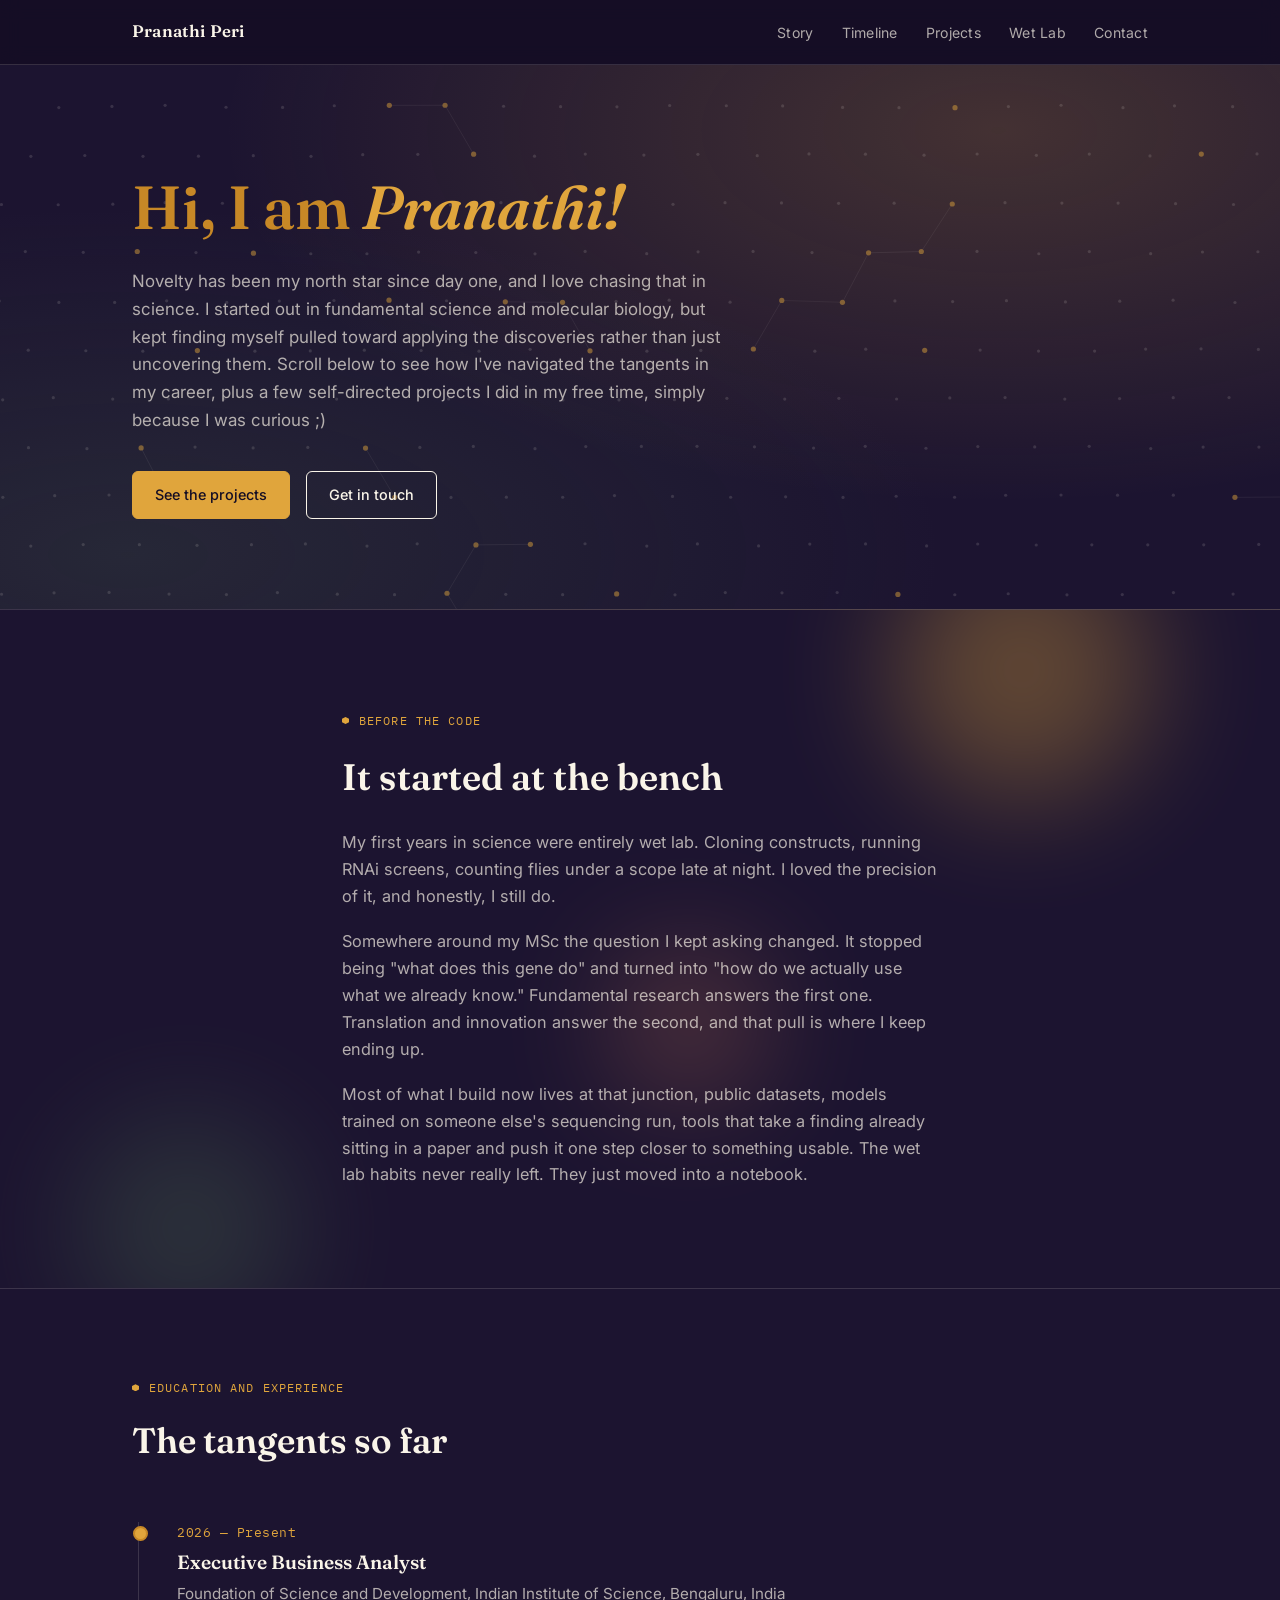
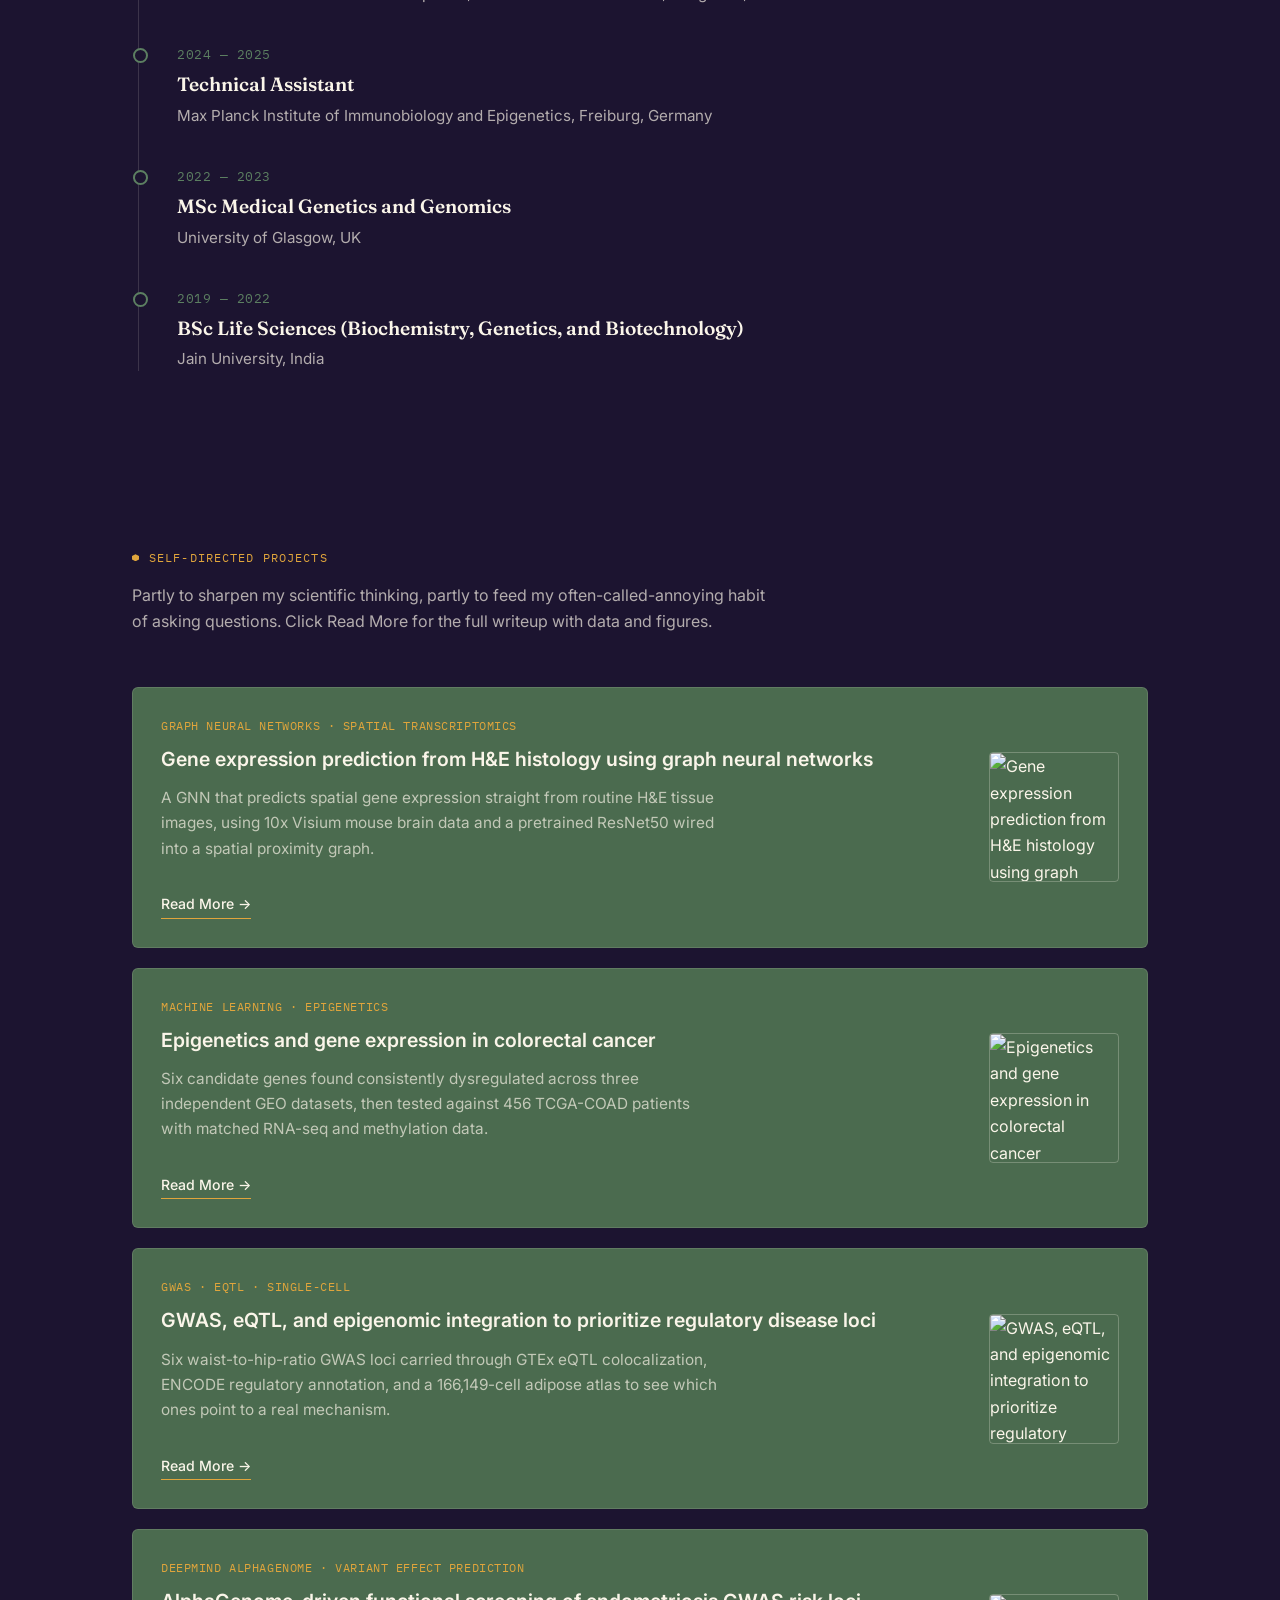
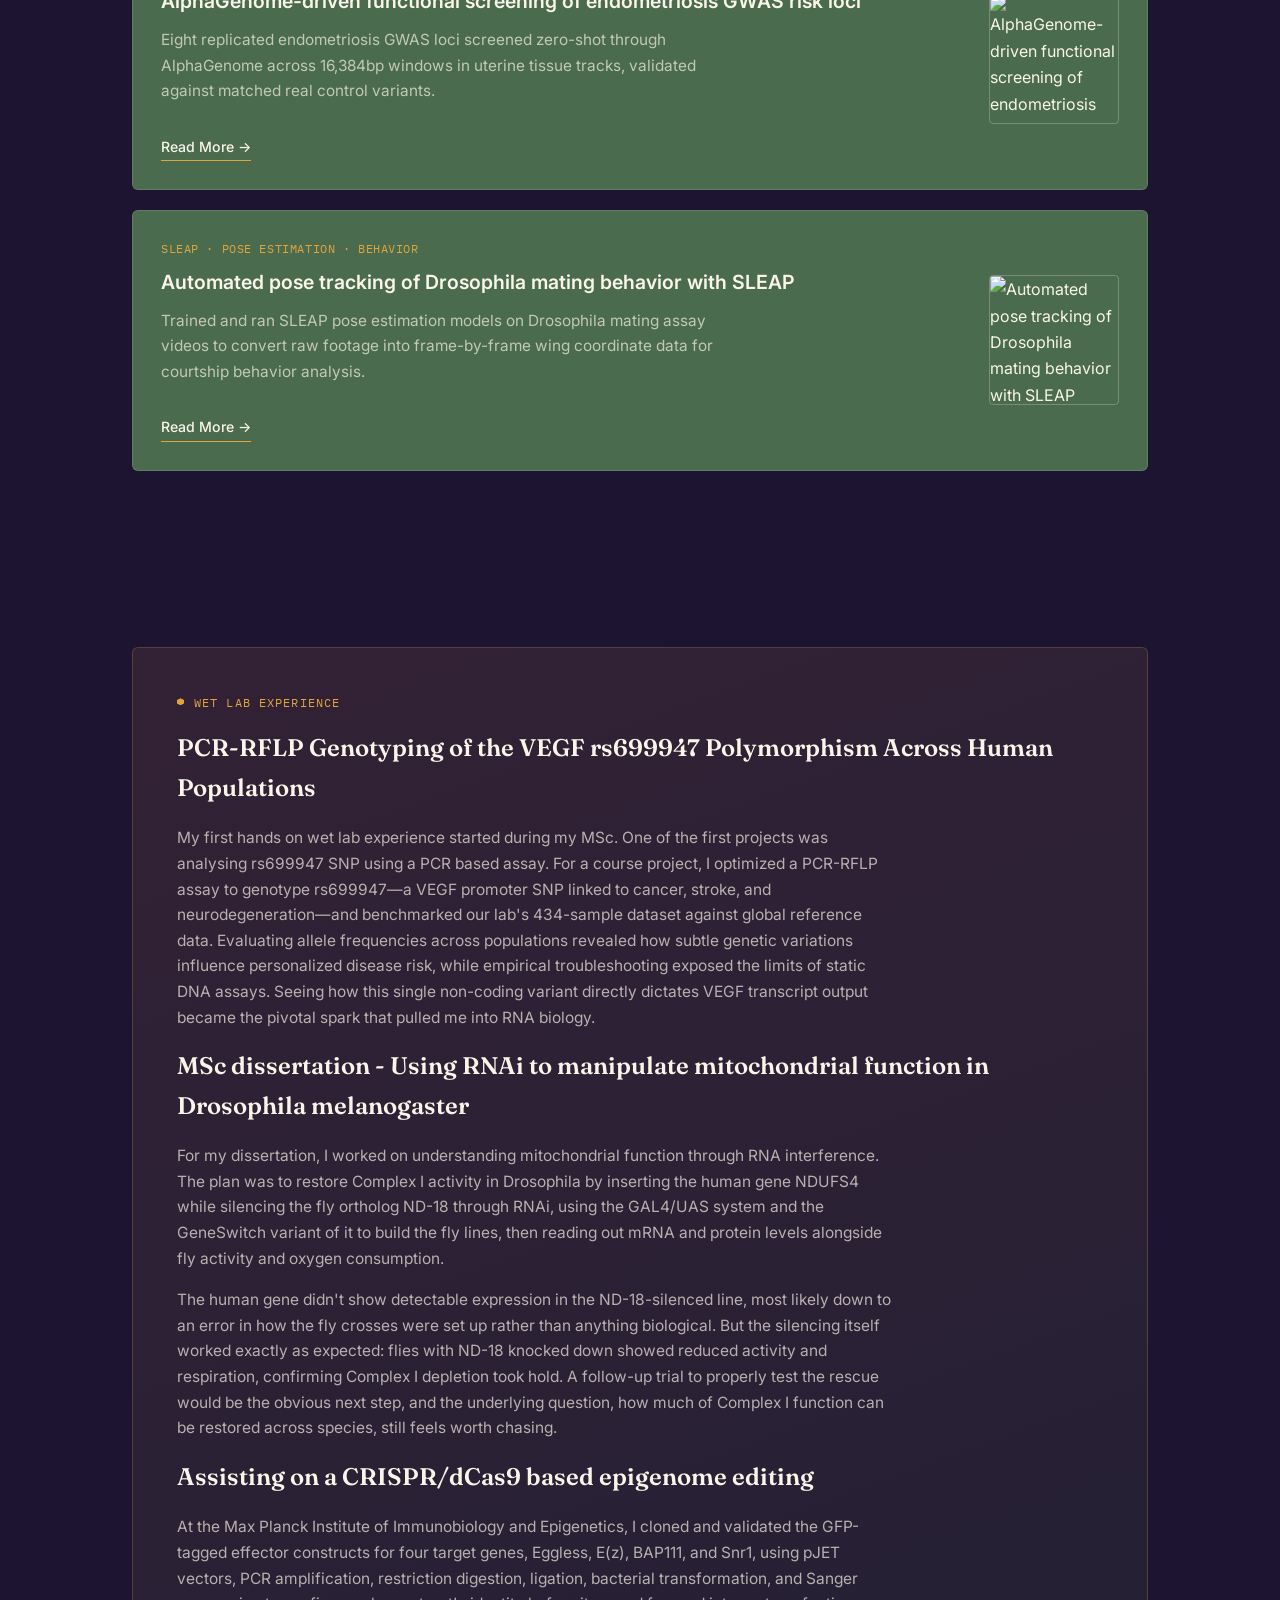
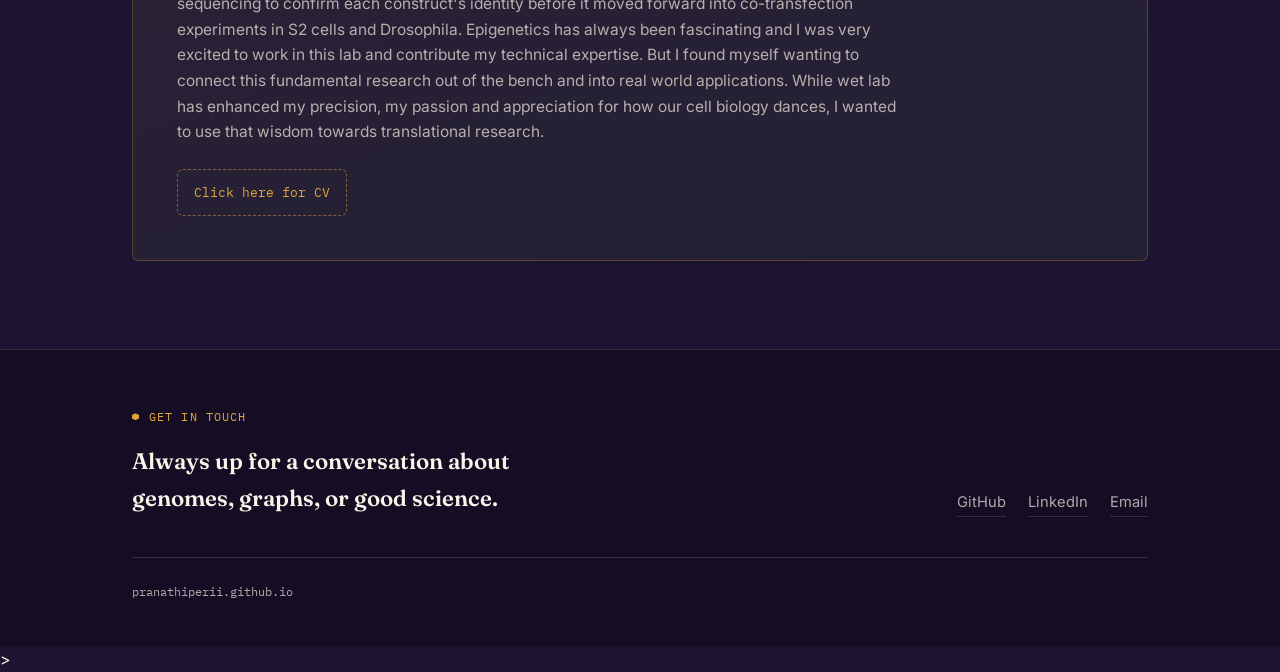
==== index.html @ 19002d99 "Add files via upload" ====
<!DOCTYPE html>
<html lang="en">

<head>
  <meta charset="UTF-8">
  <meta name="viewport" content="width=device-width, initial-scale=1.0">
  <title>Pranathi Peri</title>
  <meta name="description"
    content="Pranathi Peri — functional genomics, computational biology, and a few self-directed detours.">
  <link rel="preconnect" href="https://fonts.googleapis.com">
  <link rel="preconnect" href="https://fonts.gstatic.com" crossorigin>
  <link
    href="https://fonts.googleapis.com/css2?family=Fraunces:ital,opsz,wght@0,9..144,300;0,9..144,450;0,9..144,600;0,9..144,700;1,9..144,450;1,9..144,600&family=Inter:wght@400;500;600&family=IBM+Plex+Mono:wght@400;500&display=swap"
    rel="stylesheet">
  <link rel="stylesheet" href="style.css">
</head>

<body>
  <nav>
    <div class="nav-inner">
      <a href="index.html" class="nav-name">Pranathi Peri</a>
      <button class="nav-toggle" id="navToggle" aria-label="Toggle menu" aria-expanded="false">
        <span></span><span></span><span></span>
      </button>
      <ul class="nav-links" id="navLinks">
        <li><a href="#origin">Story</a></li>
        <li><a href="#timeline">Timeline</a></li>
        <li><a href="#work">Projects</a></li>
        <li><a href="#wetlab">Wet Lab</a></li>
        <li><a href="#contact">Contact</a></li>
      </ul>
    </div>
  </nav>

  <header class="hero">
    <canvas id="lattice"></canvas>
    <div class="wrap hero-inner">
      <h1>Hi, I am <em>Pranathi!</em></h1>
      <p class="lede">Novelty has been my north star since day one, and I love chasing that in science. I started out in
        fundamental science and molecular biology, but kept finding myself pulled toward applying the discoveries rather
        than just uncovering them. Scroll below to see how I've navigated the tangents in my career, plus a few
        self-directed projects I did in my free time, simply because I was curious ;)</p>
      <div class="cta-row">
        <a href="#work" class="btn btn-primary">See the projects</a>
        <a href="#contact" class="btn btn-ghost">Get in touch</a>
      </div>
    </div>
  </header>

  <section id="origin" class="origin">
    <div class="blob blob-gold"></div>
    <div class="blob blob-moss"></div>
    <div class="blob blob-terracotta"></div>
    <div class="wrap origin-inner">
      <div class="eyebrow">before the code</div>
      <h2>It started at the bench</h2>
      <p>My first years in science were entirely wet lab. Cloning constructs, running RNAi screens, counting flies under
        a scope late at night. I loved the precision of it, and honestly, I still do.</p>
      <p>Somewhere around my MSc the question I kept asking changed. It stopped being "what does this gene do" and
        turned into "how do we actually use what we already know." Fundamental research answers the first one.
        Translation and innovation answer the second, and that pull is where I keep ending up.</p>
      <p>Most of what I build now lives at that junction, public datasets, models trained on someone else's sequencing
        run, tools that take a finding already sitting in a paper and push it one step closer to something usable. The
        wet lab habits never really left. They just moved into a notebook.</p>
    </div>
  </section>

  <section id="timeline">
    <div class="wrap">
      <div class="section-head">
        <div class="eyebrow">education and experience</div>
        <h2>The tangents so far</h2>
      </div>
      <div class="timeline">
        <div class="t-item current">
          <div class="t-year">2026 — Present</div>
          <div class="t-role">Executive Business Analyst</div>
          <div class="t-org">Foundation of Science and Development, Indian Institute of Science, Bengaluru, India</div>
        </div>
        <div class="t-item">
          <div class="t-year">2024 — 2025</div>
          <div class="t-role">Technical Assistant</div>
          <div class="t-org">Max Planck Institute of Immunobiology and Epigenetics, Freiburg, Germany</div>
        </div>
        <div class="t-item">
          <div class="t-year">2022 — 2023</div>
          <div class="t-role">MSc Medical Genetics and Genomics</div>
          <div class="t-org">University of Glasgow, UK</div>
        </div>
        <div class="t-item">
          <div class="t-year">2019 — 2022</div>
          <div class="t-role">BSc Life Sciences (Biochemistry, Genetics, and Biotechnology)</div>
          <div class="t-org">Jain University, India</div>
        </div>
      </div>
    </div>
  </section>

  <section id="work">
    <div class="wrap">
      <div class="section-head">
        <div class="eyebrow">self-directed projects</div>
        <p>Partly to sharpen my scientific thinking, partly to feed my often-called-annoying habit of asking questions.
          Click Read More for the full writeup with data and figures.</p>
      </div>

      <div class="projects" id="projects"></div>
    </div>
  </section>

  <section id="wetlab">
    <div class="wrap">
      <div class="wetlab">
        <div class="eyebrow"> Wet Lab Experience</div>
  

        <h3> PCR-RFLP Genotyping of the VEGF rs699947 Polymorphism Across Human Populations </h3>
          <p>My first hands on wet lab experience started during my MSc. One of the first projects was analysing
            rs699947 SNP using a PCR based assay. For a course project, I optimized a PCR-RFLP assay to genotype
            rs699947—a VEGF promoter SNP linked to cancer, stroke, and neurodegeneration—and benchmarked our lab's
            434-sample dataset against global reference data.

            Evaluating allele frequencies across populations revealed how subtle genetic variations influence
            personalized disease risk, while empirical troubleshooting exposed the limits of static DNA assays.

            Seeing how this single non-coding variant directly dictates VEGF transcript output became the pivotal spark
            that pulled me into RNA biology.</p>

        <h3> MSc dissertation - Using RNAi to manipulate mitochondrial function in Drosophila melanogaster </h3>
          <p> For my dissertation, I worked on understanding mitochondrial function through RNA interference. The plan
            was to restore Complex I activity in Drosophila by inserting the human gene NDUFS4 while silencing the fly
            ortholog ND-18 through RNAi, using the GAL4/UAS system and the GeneSwitch variant of it to build the fly
            lines, then reading out mRNA and protein levels alongside fly activity and oxygen consumption.</p>
          <p> The human gene didn't show detectable expression in the ND-18-silenced line, most likely down to an error
            in how the fly crosses were set up rather than anything biological. But the silencing itself worked exactly
            as expected: flies with ND-18 knocked down showed reduced activity and respiration, confirming Complex I
            depletion took hold. A follow-up trial to properly test the rescue would be the obvious next step, and the
            underlying question, how much of Complex I function can be restored across species, still feels worth
            chasing.

          </p>

          <h3> Assisting on a CRISPR/dCas9 based epigenome editing</h3>
          <p>At the Max Planck Institute of Immunobiology and Epigenetics, I cloned and validated the GFP-tagged
            effector constructs for four target genes, Eggless, E(z), BAP111, and Snr1, using pJET vectors, PCR
            amplification, restriction digestion, ligation, bacterial transformation, and Sanger sequencing to confirm
            each construct's identity before it moved forward into co-transfection experiments in S2 cells and
            Drosophila. Epigenetics has always been fascinating and I was very excited to work in this lab and
            contribute my technical expertise. But I found myself wanting to connect this fundamental research out of
            the bench and into real world applications. While wet lab has enhanced my precision, my passion and
            appreciation for how our cell biology dances, I wanted to use that wisdom towards translational research.
          </p>
          <div class="doc-note"><a class = "no-underline" href="pranathiperiCVjune2026.pdf">Click here for CV</a> </div>
      </div>
    </div>
  </section>

  <footer id="contact">
    <div class="wrap">
      <div class="footer-inner">
        <div>
          <div class="eyebrow">get in touch</div>
          <h2 class="footer-title">Always up for a conversation about genomes, graphs, or good science.</h2>
        </div>
        <div class="footer-links">
          <a href="https://github.com/pranathiperii" target="_blank" rel="noopener">GitHub</a>
          <a href="https://www.linkedin.com/in/pranathiperii/" target="_blank" rel="noopener">LinkedIn</a>
          <a href="mailto:pranathiperi7@gmail.com">Email</a>
        </div>
      </div>
      <div class="footer-bottom">
        <span>pranathiperii.github.io</span>

      </div>
    </div>
  </footer>

  <script>
    /* ---------- mobile nav ---------- */
    const navToggle = document.getElementById('navToggle');
    const navLinks = document.getElementById('navLinks');
    navToggle.addEventListener('click', () => {
      const isOpen = navLinks.classList.toggle('open');
      navToggle.setAttribute('aria-expanded', isOpen);
    });
    navLinks.querySelectorAll('a').forEach(a => a.addEventListener('click', () => {
      navLinks.classList.remove('open');
      navToggle.setAttribute('aria-expanded', 'false');
    }));

    /* ---------- hero lattice: hexagonal spot grid w/ drifting graph edges ---------- */
    (function () {
      const canvas = document.getElementById('lattice');
      const ctx = canvas.getContext('2d');
      let w, h, points = [];
      const reduceMotion = window.matchMedia('(prefers-reduced-motion: reduce)').matches;

      function resize() {
        w = canvas.width = canvas.offsetWidth * devicePixelRatio;
        h = canvas.height = canvas.offsetHeight * devicePixelRatio;
        buildGrid();
      }

      function buildGrid() {
        points = [];
        const spacing = 56 * devicePixelRatio;
        const rowH = spacing * 0.87;
        let row = 0;
        for (let y = -spacing; y < h + spacing; y += rowH) {
          const offset = (row % 2) * (spacing / 2);
          for (let x = -spacing; x < w + spacing; x += spacing) {
            points.push({
              x: x + offset, y: y,
              baseX: x + offset, baseY: y,
              phase: Math.random() * Math.PI * 2,
              active: Math.random() < 0.16
            });
          }
          row++;
        }
      }

      function draw(t) {
        ctx.clearRect(0, 0, w, h);
        const baseColor = '250,245,233';
        const goldColor = '224,165,60';

        for (const p of points) {
          const drift = reduceMotion ? 0 : Math.sin(t / 2600 + p.phase) * 3 * devicePixelRatio;
          p.x = p.baseX + drift;
          p.y = p.baseY + drift * 0.4;
        }

        ctx.lineWidth = 1 * devicePixelRatio;
        for (let i = 0; i < points.length; i++) {
          const a = points[i];
          if (!a.active) continue;
          for (let j = i + 1; j < points.length; j++) {
            const b = points[j];
            if (!b.active) continue;
            const dx = a.x - b.x, dy = a.y - b.y;
            const dist = Math.sqrt(dx * dx + dy * dy);
            if (dist < 90 * devicePixelRatio) {
              const alpha = (1 - dist / (90 * devicePixelRatio)) * 0.28;
              ctx.strokeStyle = `rgba(${baseColor},${alpha})`;
              ctx.beginPath();
              ctx.moveTo(a.x, a.y);
              ctx.lineTo(b.x, b.y);
              ctx.stroke();
            }
          }
        }

        for (const p of points) {
          const r = (p.active ? 2.6 : 1.6) * devicePixelRatio;
          ctx.beginPath();
          ctx.arc(p.x, p.y, r, 0, Math.PI * 2);
          ctx.fillStyle = p.active ? `rgba(${goldColor},0.8)` : `rgba(${baseColor},0.22)`;
          ctx.fill();
        }

        if (!reduceMotion) requestAnimationFrame(draw);
      }

      window.addEventListener('resize', resize);
      resize();
      requestAnimationFrame(draw);
    })();

    /* ---------- project data + render ---------- */
    const projects = [
      {
        tag: "graph neural networks · spatial transcriptomics",
        title: "Gene expression prediction from H&E histology using graph neural networks",
        summary: "A GNN that predicts spatial gene expression straight from routine H&E tissue images, using 10x Visium mouse brain data and a pretrained ResNet50 wired into a spatial proximity graph.",
        media: "assets/gene-expression-prediction-project-fig.jpeg",
        href: "gene-expression-prediction.html"
      },
      {
        tag: "machine learning · epigenetics",
        title: "Epigenetics and gene expression in colorectal cancer",
        summary: "Six candidate genes found consistently dysregulated across three independent GEO datasets, then tested against 456 TCGA-COAD patients with matched RNA-seq and methylation data.",
        media: "assets/RF.png",
        href: "ML_CRC.html"
      },
      {
        tag: "GWAS · eQTL · single-cell",
        title: "GWAS, eQTL, and epigenomic integration to prioritize regulatory disease loci",
        summary: "Six waist-to-hip-ratio GWAS loci carried through GTEx eQTL colocalization, ENCODE regulatory annotation, and a 166,149-cell adipose atlas to see which ones point to a real mechanism.",
        media: "assets/rflna_adipose.png",
        href: "GWAS.html"

      },
      {
        tag: "DeepMind AlphaGenome · variant effect prediction",
        title: "AlphaGenome-driven functional screening of endometriosis GWAS risk loci",
        summary: "Eight replicated endometriosis GWAS loci screened zero-shot through AlphaGenome across 16,384bp windows in uterine tissue tracks, validated against matched real control variants.",
        media: "assets/Screenshot 2026-07-25 133243.png",
        href: "Alphagenome.html"
      },
      {
        tag: "SLEAP · pose estimation · behavior",
        title: "Automated pose tracking of Drosophila mating behavior with SLEAP",
        summary: "Trained and ran SLEAP pose estimation models on Drosophila mating assay videos to convert raw footage into frame-by-frame wing coordinate data for courtship behavior analysis.",
        media: "assets/Screenshot 2026-07-19 104921.png",
        href: "SLEAP.html"
      }
    ];

    const projectsEl = document.getElementById('projects');

    projects.forEach((proj) => {
      const card = document.createElement('div');
      card.className = 'card';

      const mediaHTML = proj.media
        ? `<div class="card-media"><img src="${proj.media}" alt="${proj.title}"></div>`
        : '';

      card.innerHTML = `
                                                                                                                                                                                                                                                                                                                                                                                                                                                                                                                                                                                                                                                                                                                                                                                                                                                                                                                                                                                                                <div class="card-text">
                                                                                                                                                                                                                                                                                                                                                                                                                                                                                                                                                                                                                                                                                                                                                                                                                                                                                                                                                                                                                      <div class="card-tag">${proj.tag}</div>
                                                                                                                                                                                                                                                                                                                                                                                                                                                                                                                                                                                                                                                                                                                                                                                                                                                                                                                                                                                                                            <div class="card-title">${proj.title}</div>
                                                                                                                                                                                                                                                                                                                                                                                                                                                                                                                                                                                                                                                                                                                                                                                                                                                                                                                                                                                                                                  <p class="card-summary">${proj.summary}</p>
                                                                                                                                                                                                                                                                                                                                                                                                                                                                                                                                                                                                                                                                                                                                                                                                                                                                                                                                                                                                                                        <a class="read-more" href="${proj.href}" target="_blank" rel="noopener">Read More →</a>
                                                                                                                                                                                                                                                                                                                                                                                                                                                                                                                                                                                                                                                                                                                                                                                                                                                                                                                                                                                                                                            </div>
                                                                                                                                                                                                                                                                                                                                                                                                                                                                                                                                                                                                                                                                                                                                                                                                                                                                                                                                                                                                                                                ${mediaHTML}
                                                                                                                                                                                                                                                                                                                                                                                                                                                                                                                                                                                                                                                                                                                                                                                                                                                                                                                                                                                                                                                  `;

      projectsEl.appendChild(card);
    });
  </script>

</body>

</html>
>
---- style.css ----
:root{
  --night:#1c1430;
  --night-deep:#140d24;
  --cream:#faf5e9;
  --cream-soft:rgba(250,245,233,0.68);
  --gold:#e0a53c;
  --gold-deep:#c78826;
  --moss:#4b6b4f;
  --moss-light:#5c7f61;
  --terracotta:#c07357;
  --line: rgba(250,245,233,0.14);
  --radius: 6px;
}
*{box-sizing:border-box;}
html{scroll-behavior:smooth;}
body{
  margin:0;
  background:var(--night);
  color:var(--cream);
  font-family:'Inter', sans-serif;
  font-size:16px;
  line-height:1.65;
  -webkit-font-smoothing:antialiased;
}
h1,h2,h3,h4{
  font-family:'Fraunces', serif;
  font-weight:600;
  margin:0;
  color:var(--cream);
}
a{color:inherit;}
.mono{font-family:'IBM Plex Mono', monospace;}
.wrap{max-width:1080px;margin:0 auto;padding:0 32px;}

@media (prefers-reduced-motion: reduce){
  html{scroll-behavior:auto;}
  *{animation-duration:0.01ms !important; animation-iteration-count:1 !important; transition-duration:0.01ms !important;}
}

/* ---------- nav ---------- */
nav{
  position:sticky; top:0; z-index:50;
  background:rgba(20,13,36,0.82);
  backdrop-filter:blur(10px);
  border-bottom:1px solid var(--line);
}
.nav-inner{
  max-width:1080px;margin:0 auto;padding:18px 32px;
  display:flex;align-items:center;justify-content:space-between;
}
.nav-name {
  font-family: 'Fraunces', serif;
  font-weight: 600;
  font-size: 1.05rem;
  letter-spacing: 0.01em;
  color: var(--cream);
  text-decoration: none;
  transition: color 0.2s ease;
}

.nav-name:hover {
  color: var(--gold);
}
.nav-links{display:flex; gap:28px; list-style:none; margin:0; padding:0;}
.nav-links a{
  text-decoration:none; font-size:0.88rem; color:var(--cream-soft);
  letter-spacing:0.02em; transition:color .2s ease;
}
.nav-links a:hover, .nav-links a:focus-visible{color:var(--gold);}
.nav-toggle{display:none; background:none; border:none; cursor:pointer; padding:8px;}
.nav-toggle span{display:block; width:22px; height:2px; background:var(--cream); margin:5px 0;}

/* ---------- hero ---------- */
.hero{
  position:relative;
  overflow:hidden;
  padding:110px 0 90px;
  background:
    radial-gradient(ellipse at 78% 12%, rgba(224,165,60,0.20), transparent 55%),
    radial-gradient(ellipse at 10% 90%, rgba(75,107,79,0.22), transparent 50%),
    var(--night);
  border-bottom:1px solid var(--line);
}
#lattice{
  position:absolute; inset:0; width:100%; height:100%;
  opacity:0.6;
  pointer-events:none;
}
.hero-inner{position:relative; z-index:2;}
.hero h1{
  font-size:clamp(2.2rem, 4.8vw, 3.8rem);
  line-height:1.1;
  max-width:820px;
  font-weight:600;
  color:var(--gold-deep);
}
.hero h1 em{ font-style:italic; color:var(--gold); }
.hero p.lede{
  margin-top:26px;
  max-width:600px;
  font-size:1.06rem;
  color:var(--cream-soft);
}
.hero .cta-row{ margin-top:36px; display:flex; gap:16px; flex-wrap:wrap; }
.btn{
  display:inline-flex; align-items:center; gap:8px;
  padding:11px 22px;
  border-radius:var(--radius);
  font-size:0.9rem; font-weight:500;
  text-decoration:none;
  border:1px solid var(--cream);
  transition:all .2s ease;
}
.btn-primary{background:var(--gold); border-color:var(--gold); color:var(--night-deep);}
.btn-primary:hover{background:var(--gold-deep); border-color:var(--gold-deep);}
.btn-ghost{background:transparent; color:var(--cream);}
.btn-ghost:hover{background:var(--cream); color:var(--night-deep);}

/* ---------- floaty shared bits ---------- */
@keyframes floaty{
  0%,100%{ transform:translateY(0px); }
  50%{ transform:translateY(-16px); }
}
.blob{
  position:absolute;
  border-radius:50%;
  filter:blur(60px);
  opacity:0.35;
  animation:floaty 9s ease-in-out infinite;
  pointer-events:none;
}

/* ---------- origin section ---------- */
.origin{
  position:relative;
  overflow:hidden;
  padding:100px 0;
  border-bottom:1px solid var(--line);
}
.origin .blob-gold{width:260px;height:260px;background:var(--gold);top:-70px;right:10%;animation-delay:0s;}
.origin .blob-moss{width:220px;height:220px;background:var(--moss);bottom:-50px;left:6%;animation-delay:2.4s;}
.origin .blob-terracotta{width:150px;height:150px;background:var(--terracotta);top:50%;left:48%;animation-delay:4.6s;}
.origin-inner{position:relative; z-index:2; max-width:660px;}
.eyebrow{
  font-family:'IBM Plex Mono', monospace;
  font-size:0.78rem;
  letter-spacing:0.09em;
  text-transform:uppercase;
  color:var(--gold);
  margin-bottom:16px;
  display:flex; align-items:center; gap:10px;
}
.eyebrow::before{
  content:"";
  width:7px; height:7px;
  background:var(--gold);
  clip-path:polygon(50% 0%, 100% 25%, 100% 75%, 50% 100%, 0% 75%, 0% 25%);
  display:inline-block;
}
.origin h2{font-size:clamp(1.7rem, 3.2vw, 2.3rem); margin-bottom:22px;}
.origin p{color:var(--cream-soft); font-size:1.02rem; margin:0 0 18px;}
.origin p:last-child{margin-bottom:0;}

/* ---------- section shell ---------- */
section{padding:88px 0;}
.section-head{margin-bottom:52px; max-width:640px;}
.section-head .eyebrow{margin-bottom:14px;}
.section-head h2{font-size:clamp(1.6rem, 3vw, 2.2rem); font-weight:600;}
.section-head p{color:var(--cream-soft); margin-top:14px; font-size:1rem;}

/* ---------- timeline ---------- */
.timeline{
  border-left:1px solid var(--line);
  margin-left:6px;
  padding-left:38px;
  display:flex; flex-direction:column; gap:38px;
}
.t-item{position:relative;}
.t-item::before{
  content:"";
  position:absolute; left:-44px; top:4px;
  width:11px; height:11px;
  background:var(--night);
  border:2px solid var(--moss-light);
  border-radius:50%;
}
.t-item.current::before{background:var(--gold); border-color:var(--gold-deep);}
.t-year{font-family:'IBM Plex Mono', monospace; font-size:0.8rem; color:var(--moss-light); letter-spacing:0.04em;}
.t-item.current .t-year{color:var(--gold);}
.t-role{font-family:'Fraunces', serif; font-size:1.2rem; font-weight:600; margin-top:4px;}
.t-org{color:var(--cream-soft); font-size:0.95rem; margin-top:2px;}

/* ---------- project cards ---------- */
.projects{display:flex; flex-direction:column; gap:20px;}
.card{
  display:flex;
  align-items:center;
  justify-content:space-between;
  gap:28px;
  border:1px solid rgba(250,245,233,0.12);
  border-radius:var(--radius);
  background:var(--moss);
  padding:28px;
  transition:transform .3s ease, box-shadow .3s ease;
  animation:floaty 7s ease-in-out infinite;
}
.card:nth-child(2){animation-delay:0.9s;}
.card:nth-child(3){animation-delay:1.8s;}
.card:nth-child(4){animation-delay:2.7s;}
.card:nth-child(5){animation-delay:3.6s;}
.card:hover{
  transform:translateY(-6px);
  box-shadow:0 18px 40px rgba(0,0,0,0.28);
}
.card-text{flex:1; min-width:0;}
.card-tag{
  font-family:'IBM Plex Mono', monospace;
  font-size:0.72rem; letter-spacing:0.05em; text-transform:uppercase;
  color:var(--gold); margin-bottom:8px;
}
.card-title{font-size:1.22rem; font-weight:600; color:var(--cream);}
.card-summary{margin-top:10px; color:var(--cream-soft); font-size:0.96rem; max-width:560px;}
.read-more{
  display:inline-flex; align-items:center; gap:6px;
  margin-top:16px;
  font-size:0.88rem; font-weight:500;
  color:var(--cream);
  text-decoration:none;
  border-bottom:1px solid var(--gold);
  padding-bottom:2px;
  transition:color .2s ease, gap .2s ease;
}
.read-more:hover{color:var(--gold); gap:10px;}
.card-media{flex-shrink:0;}
.card-media img{
  width:130px; height:130px;
  object-fit:cover;
  border-radius:4px;
  border:1px solid rgba(250,245,233,0.25);
  display:block;
}

/* ---------- wet lab ---------- */
.wetlab{
  position:relative;
  background:linear-gradient(160deg, rgba(192,115,87,0.14), rgba(75,107,79,0.14));
  border:1px solid rgba(224,165,60,0.25);
  border-radius:var(--radius);
  padding:44px;
}
.wetlab .eyebrow{color:var(--gold);}
.wetlab h3{color:var(--cream); font-size:1.5rem; margin-bottom:18px;}
.wetlab p{color:var(--cream-soft); font-size:0.97rem; margin:0 0 16px; max-width:720px;}
.wetlab .doc-note{
  font-family:'IBM Plex Mono', monospace;
  font-size:0.82rem;
  color:var(--gold);
  border:1px dashed rgba(224,165,60,0.5);
  border-radius:var(--radius);
  padding:12px 16px;
  display:inline-block;
  margin-top:8px;
}

/* ---------- Article Container & Header ---------- */
.article-page {
  padding: 80px 0 100px;
}

.article-header {
  max-width: 760px;
  margin: 0 auto 48px;
  border-bottom: 1px solid var(--line);
  padding-bottom: 40px;
}

.back-link {
  display: inline-flex;
  align-items: center;
  gap: 8px;
  font-family: 'IBM Plex Mono', monospace;
  font-size: 0.82rem;
  color: var(--gold);
  text-decoration: none;
  margin-bottom: 28px;
  transition: transform 0.2s ease, color 0.2s ease;
}

.back-link:hover {
  color: var(--cream);
  transform: translateX(-4px);
}

.article-header h1 {
  font-size: clamp(2.2rem, 4vw, 3.4rem);
  line-height: 1.15;
  color: var(--cream);
  margin-bottom: 20px;
}

.article-meta {
  display: flex;
  align-items: center;
  gap: 16px;
  flex-wrap: wrap;
  font-family: 'IBM Plex Mono', monospace;
  font-size: 0.8rem;
  color: var(--cream-soft);
}

.article-meta span:not(:last-child)::after {
  content: "•";
  margin-left: 16px;
  color: var(--line);
}

/* ---------- Main Article Content Area ---------- */
.article-body {
  max-width: 720px;
  margin: 0 auto;
  font-size: 1.08rem;
  line-height: 1.75;
  color: var(--cream-soft);
}

/* Headings within the content */
.article-body h2 {
  font-size: clamp(1.5rem, 2.8vw, 2rem);
  color: var(--cream);
  margin: 48px 0 20px;
  padding-top: 12px;
}

.article-body h3 {
  font-size: clamp(1.25rem, 2.2vw, 1.5rem);
  color: var(--gold);
  margin: 36px 0 16px;
}

.article-body h4 {
  font-size: 1.1rem;
  color: var(--cream);
  margin: 28px 0 12px;
}

/* Paragraphs & Text Elements */
.article-body p {
  margin: 0 0 24px;
}

.article-body strong {
  color: var(--cream);
  font-weight: 600;
}

.article-body em {
  color: var(--cream);
  font-style: italic;
}

.article-body a {
  color: var(--gold);
  text-decoration: none;
  border-bottom: 1px solid rgba(224, 165, 60, 0.4);
  transition: border-color 0.2s ease, color 0.2s ease;
}

.article-body a:hover {
  color: var(--cream);
  border-color: var(--cream);
}

/* Lead paragraph (First paragraph styling) */
.article-body p.intro {
  font-size: 1.2rem;
  line-height: 1.65;
  color: var(--cream);
  margin-bottom: 32px;
}

/* Lists */
.article-body ul, 
.article-body ol {
  margin: 0 0 28px 0;
  padding-left: 24px;
}

.article-body li {
  margin-bottom: 10px;
}

.article-body li::marker {
  color: var(--gold);
}

/* Quotes / Callouts */
.article-body blockquote {
  margin: 36px 0;
  padding: 20px 28px;
  background: rgba(20, 13, 36, 0.5);
  border-left: 3px solid var(--gold);
  border-radius: 0 var(--radius) var(--radius) 0;
  font-family: 'Fraunces', serif;
  font-style: italic;
  font-size: 1.18rem;
  line-height: 1.6;
  color: var(--cream);
}

.article-body blockquote p:last-child {
  margin-bottom: 0;
}

/* Code Snippets */
.article-body code:not(pre code) {
  font-family: 'IBM Plex Mono', monospace;
  font-size: 0.88em;
  background: rgba(250, 245, 233, 0.08);
  color: var(--gold);
  padding: 2px 6px;
  border-radius: 4px;
  border: 1px solid var(--line);
}

.article-body pre {
  background: var(--night-deep);
  border: 1px solid var(--line);
  border-radius: var(--radius);
  padding: 20px;
  overflow-x: auto;
  margin: 32px 0;
}

.article-body pre code {
  font-family: 'IBM Plex Mono', monospace;
  font-size: 0.88rem;
  color: var(--cream);
  line-height: 1.5;
}

/* Images & Captions inside articles */
.article-body figure {
  margin: 36px 0;
}

.article-body img {
  width: 100%;
  height: auto;
  border-radius: var(--radius);
  border: 1px solid var(--line);
  display: block;
}

.article-body figcaption {
  font-family: 'IBM Plex Mono', monospace;
  font-size: 0.78rem;
  color: var(--cream-soft);
  text-align: center;
  margin-top: 10px;
}

/* ---------- footer ---------- */
footer{
  background:var(--night-deep);
  border-top:1px solid var(--line);
  padding:56px 0 44px;
}
.footer-inner{display:flex; flex-wrap:wrap; justify-content:space-between; align-items:flex-end; gap:28px;}
.footer-title{font-size:1.4rem; max-width:380px;}
.footer-links{display:flex; gap:22px; flex-wrap:wrap;}
.footer-links a{
  text-decoration:none;
  font-size:0.92rem;
  color:var(--cream-soft);
  border-bottom:1px solid var(--line);
  padding-bottom:2px;
  transition:color .2s ease, border-color .2s ease;
}
.footer-links a:hover{color:var(--gold); border-color:var(--gold);}
.footer-bottom{
  margin-top:40px; padding-top:24px; border-top:1px solid var(--line);
  font-family:'IBM Plex Mono', monospace; font-size:0.76rem; color:var(--cream-soft);
  display:flex; justify-content:space-between; flex-wrap:wrap; gap:10px;
}

@media (max-width:720px){
  .wrap{padding:0 20px;}
  .nav-links{
    position:fixed; top:64px; right:0; left:0;
    background:var(--night-deep);
    flex-direction:column; gap:0;
    border-bottom:1px solid var(--line);
    max-height:0; overflow:hidden;
    transition:max-height .3s ease;
  }
  .nav-links.open{max-height:280px;}
  .nav-links a{display:block; padding:16px 32px; border-top:1px solid var(--line);}
  .nav-toggle{display:block;}
  .card{flex-direction:column; align-items:flex-start;}
  .card-media img{width:100%; height:170px;}
  .wetlab{padding:28px;}
  .footer-inner{align-items:flex-start;}
}
.no-underline { text-decoration: none; }
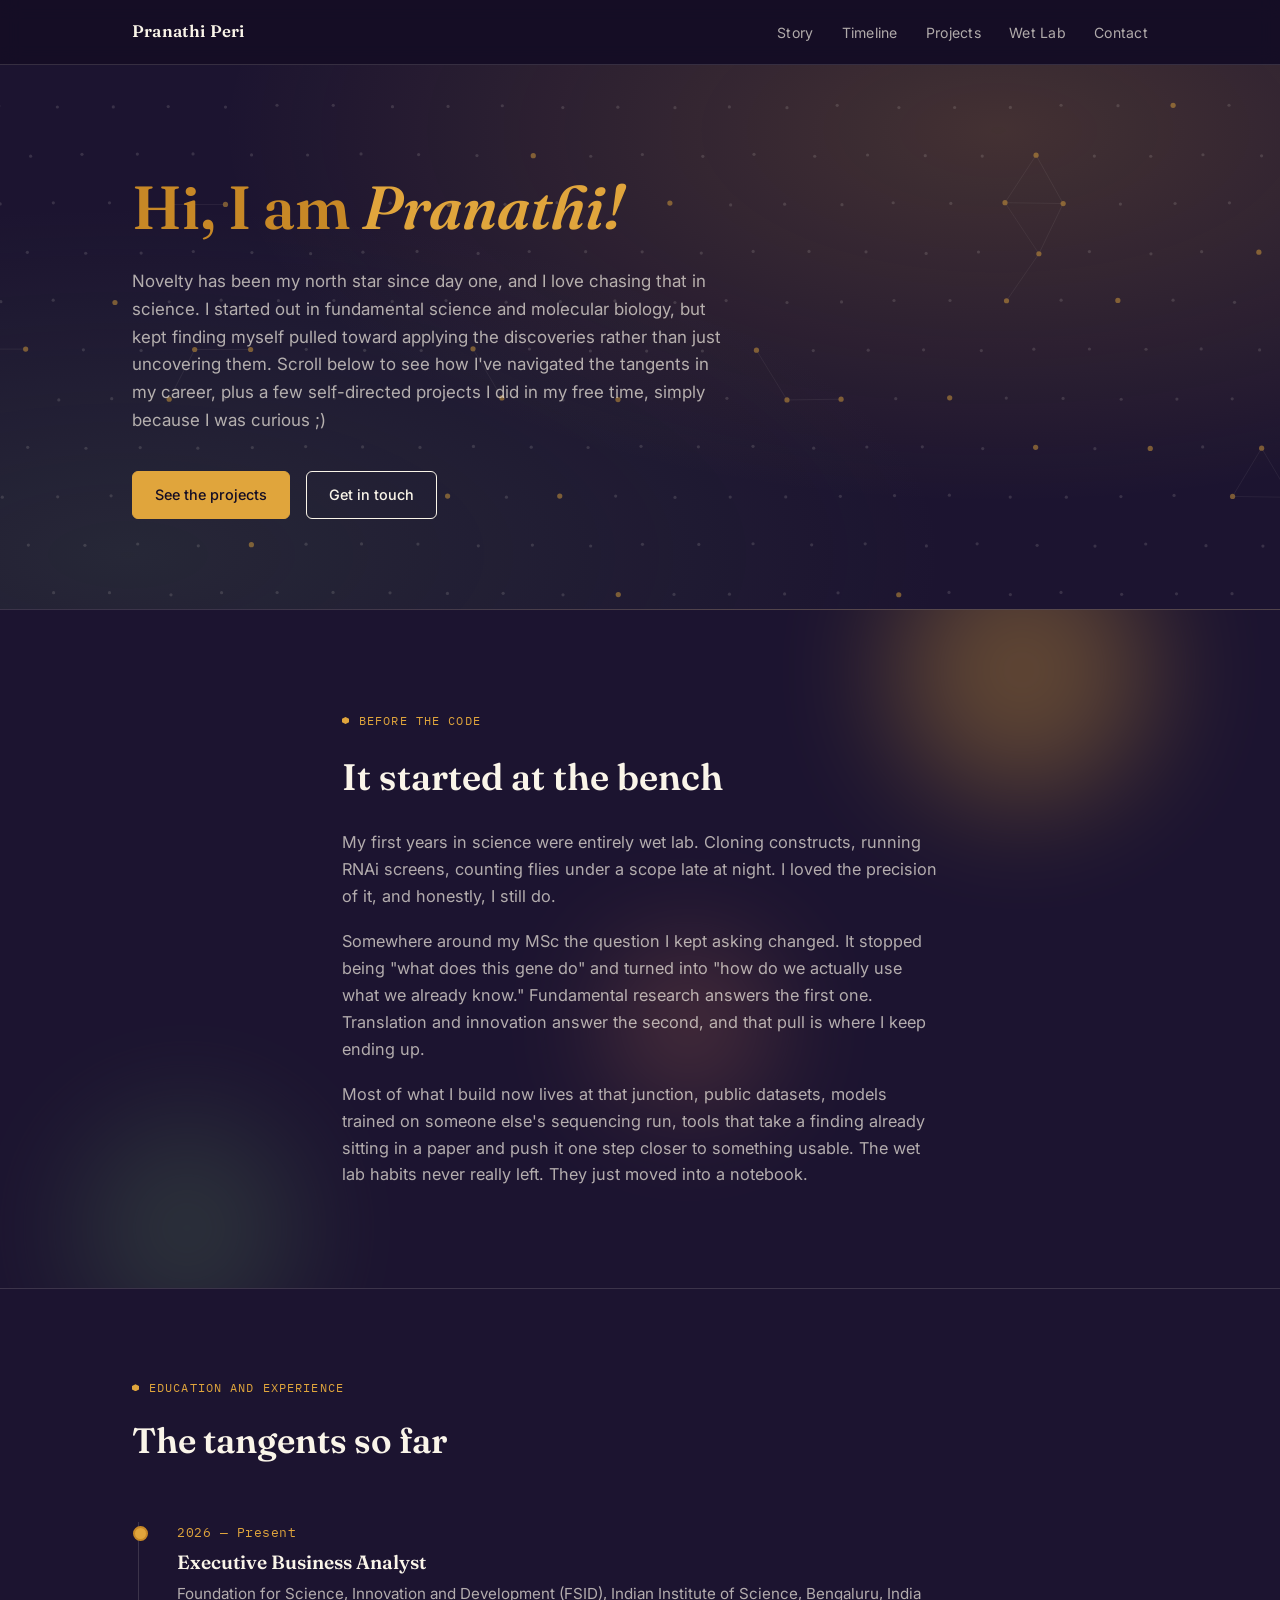
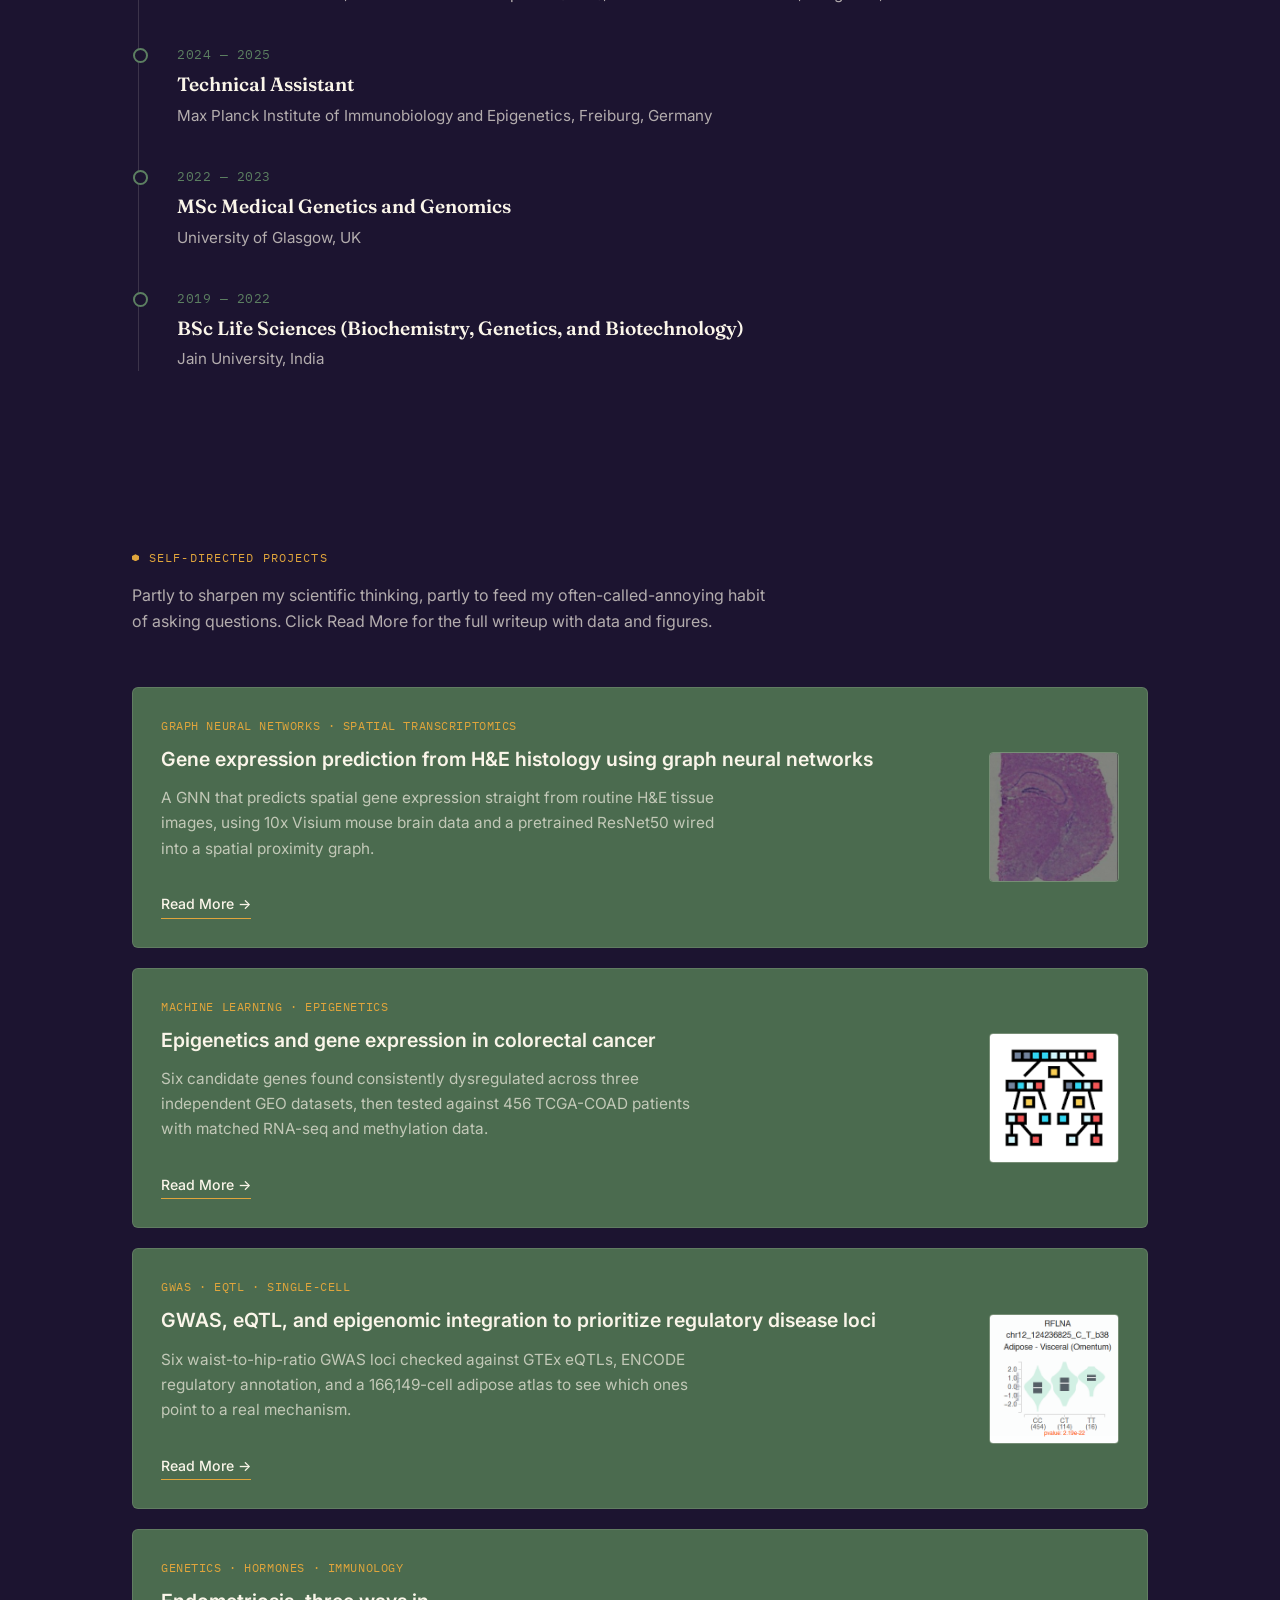
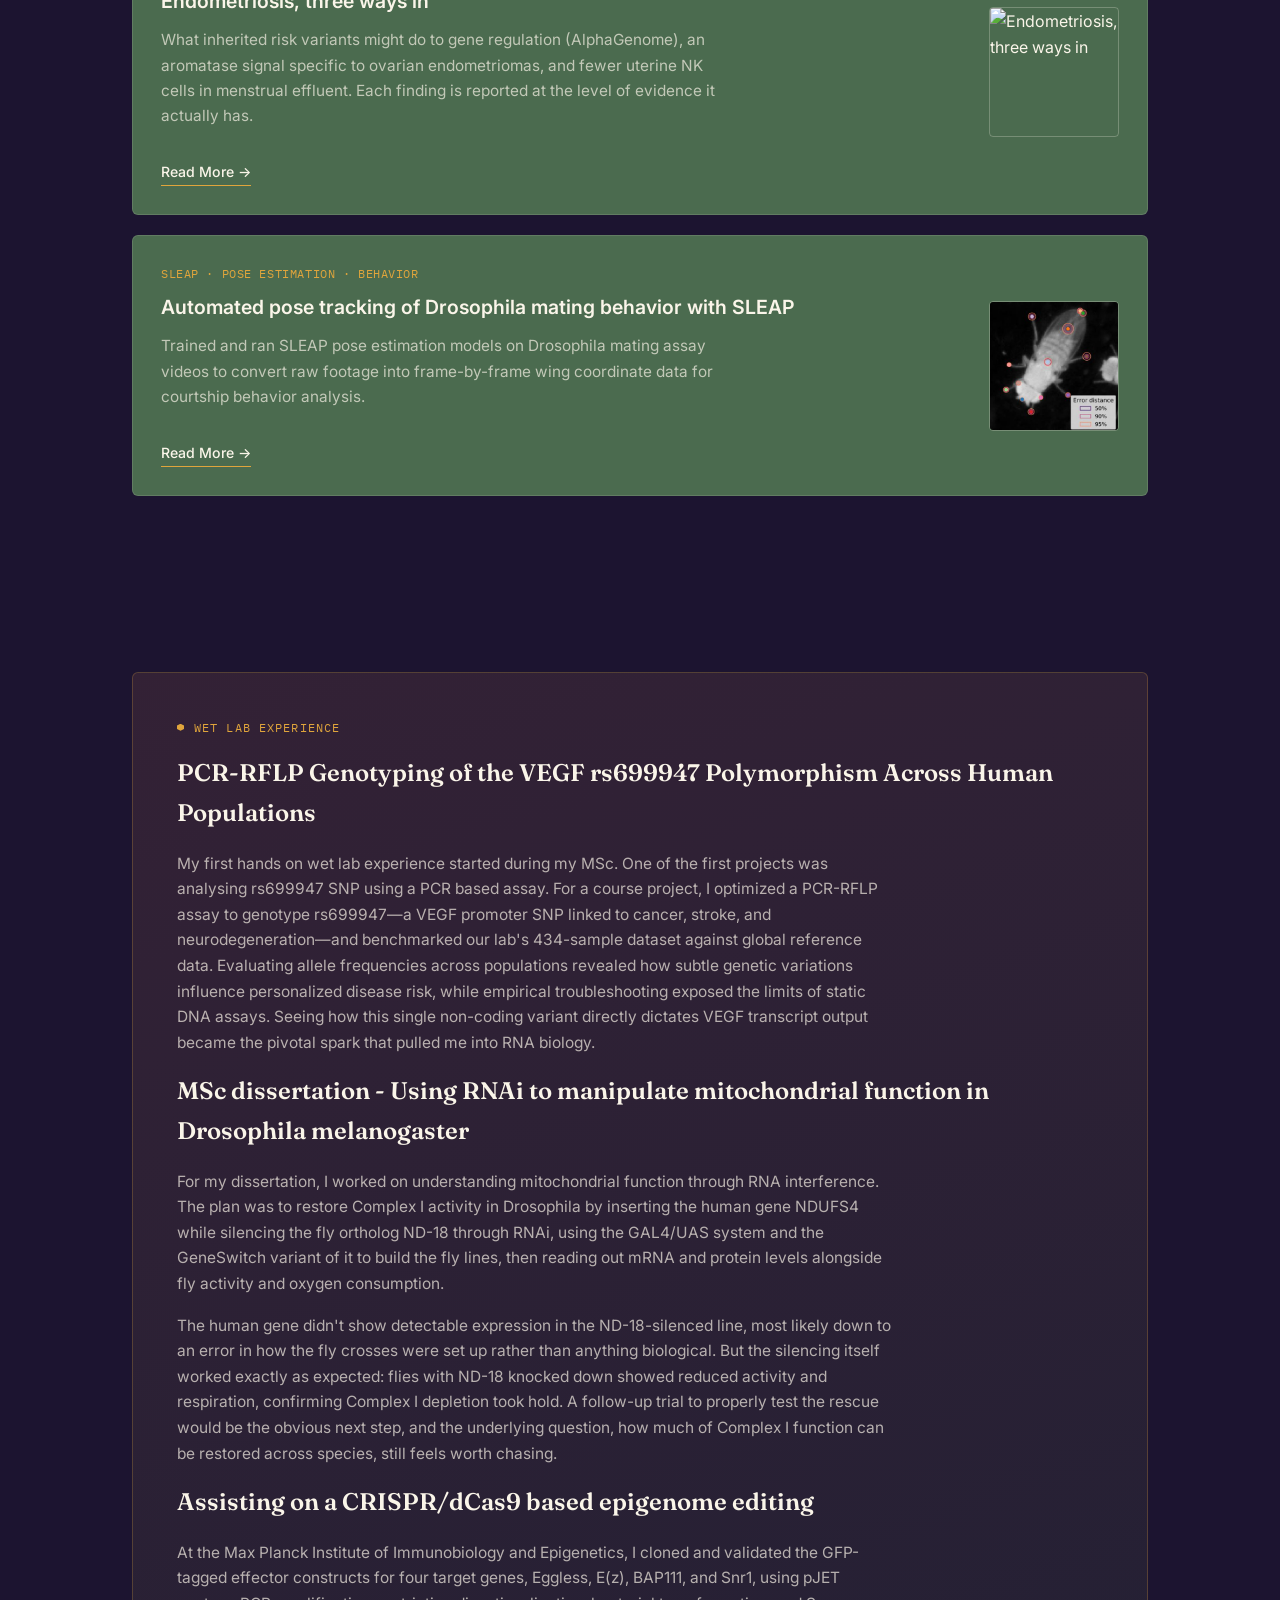
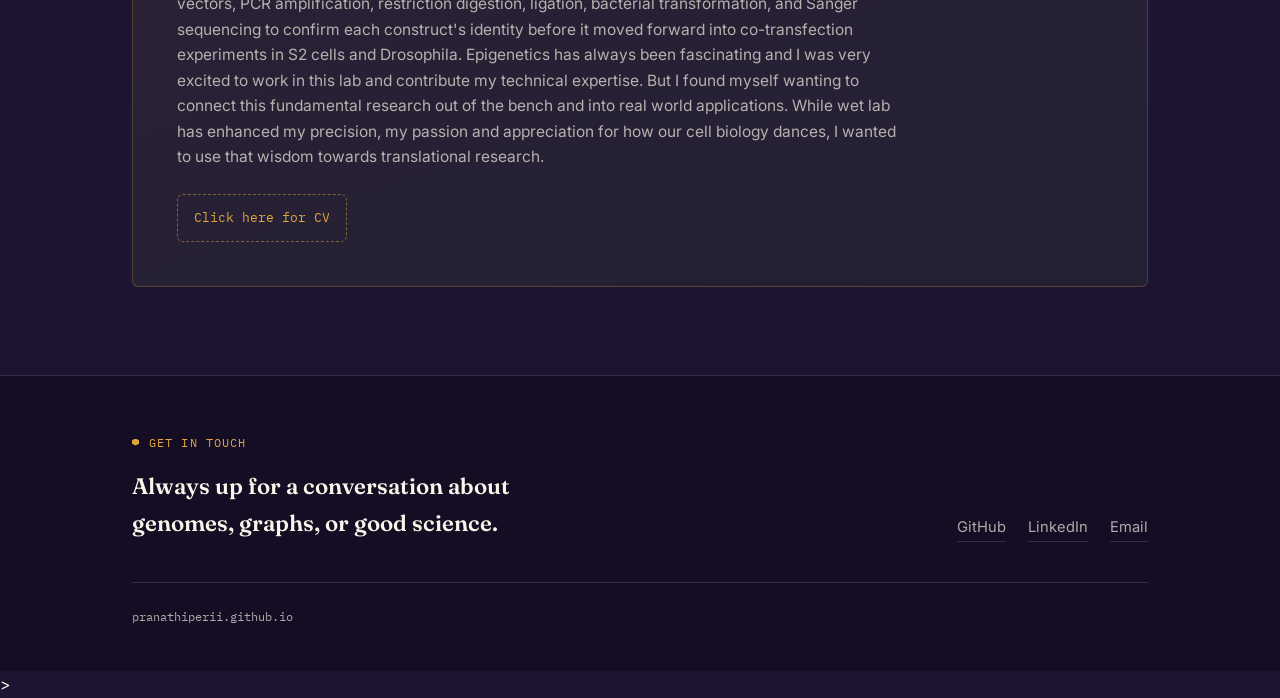
==== commit fd576aff: "Add files via upload" ====
--- a/index.html
+++ b/index.html
@@ -75,7 +75,7 @@
         <div class="t-item current">
           <div class="t-year">2026 — Present</div>
           <div class="t-role">Executive Business Analyst</div>
-          <div class="t-org">Foundation of Science and Development, Indian Institute of Science, Bengaluru, India</div>
+          <div class="t-org">Foundation for Science, Innovation and Development (FSID), Indian Institute of Science, Bengaluru, India</div>
         </div>
         <div class="t-item">
           <div class="t-year">2024 — 2025</div>
@@ -286,17 +286,17 @@
       {
         tag: "GWAS · eQTL · single-cell",
         title: "GWAS, eQTL, and epigenomic integration to prioritize regulatory disease loci",
-        summary: "Six waist-to-hip-ratio GWAS loci carried through GTEx eQTL colocalization, ENCODE regulatory annotation, and a 166,149-cell adipose atlas to see which ones point to a real mechanism.",
+        summary: "Six waist-to-hip-ratio GWAS loci checked against GTEx eQTLs, ENCODE regulatory annotation, and a 166,149-cell adipose atlas to see which ones point to a real mechanism.",
         media: "assets/rflna_adipose.png",
         href: "GWAS.html"
 
       },
       {
-        tag: "DeepMind AlphaGenome · variant effect prediction",
-        title: "AlphaGenome-driven functional screening of endometriosis GWAS risk loci",
-        summary: "Eight replicated endometriosis GWAS loci screened zero-shot through AlphaGenome across 16,384bp windows in uterine tissue tracks, validated against matched real control variants.",
-        media: "assets/Screenshot 2026-07-25 133243.png",
-        href: "Alphagenome.html"
+        tag: "genetics · hormones · immunology",
+        title: "Endometriosis, three ways in",
+        summary: "What inherited risk variants might do to gene regulation (AlphaGenome), an aromatase signal specific to ovarian endometriomas, and fewer uterine NK cells in menstrual effluent. Each finding is reported at the level of evidence it actually has.",
+        media: "assets/endometriosis-three-lenses.png",
+        href: "endometriosis.html"
       },
       {
         tag: "SLEAP · pose estimation · behavior",
